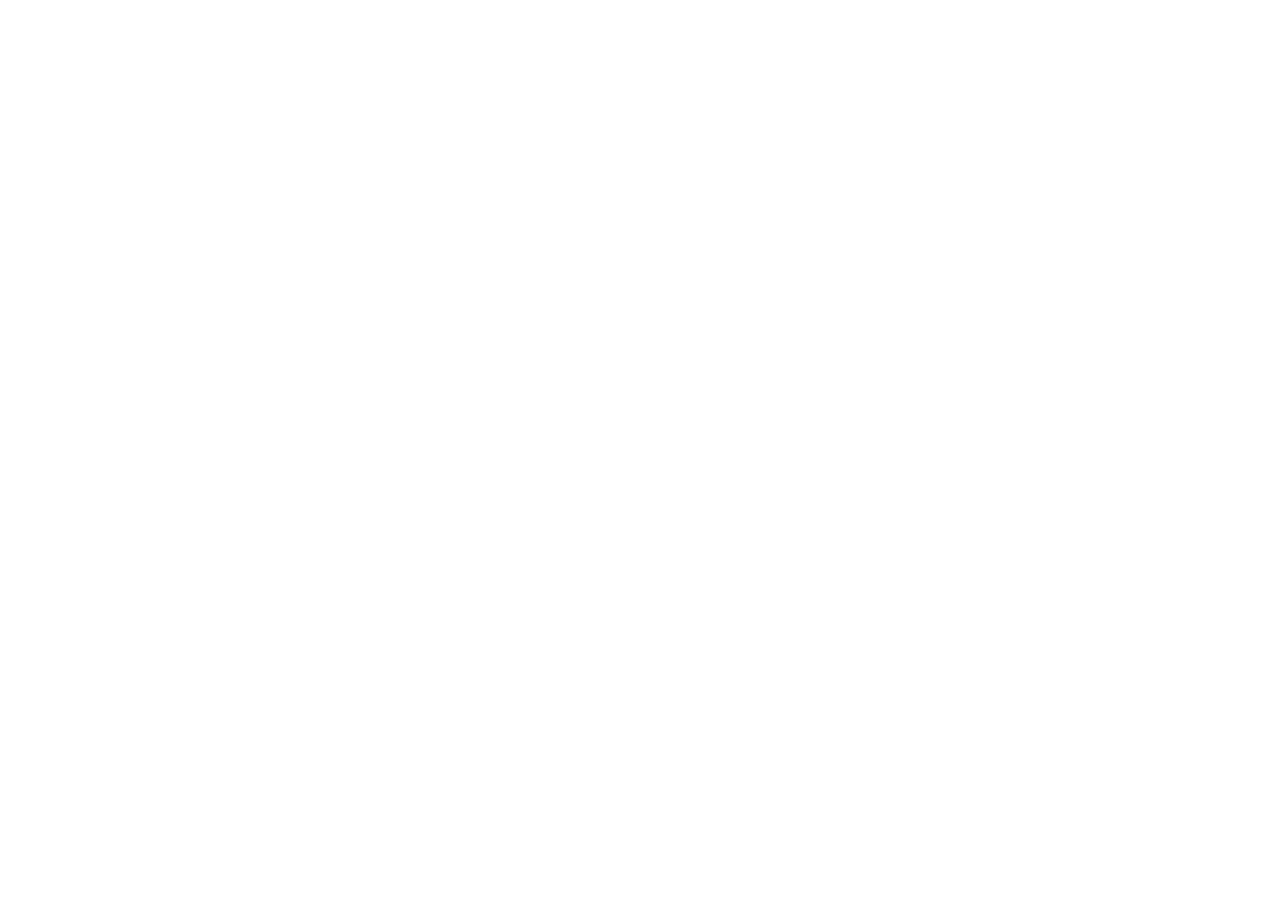
==== snagly-website (1)/index.html @ 05ea4ef3 "Add files via upload" ====
<!doctype html>
<html lang="en">
  <head>
    <meta charset="UTF-8" />
    <meta name="viewport" content="width=device-width, initial-scale=1.0" />
    <title>Snagly — Video Downloader, Clip Trimmer &amp; Private Vault for Chrome</title>
    <meta
      name="description"
      content="Snagly (snagly.video) is a local-first Chrome extension for capturing standard HLS, DASH, and MP4 streams, trimming video segments, batch queueing, and storing media in a PIN-locked Private Vault."
    />
    <link rel="canonical" href="https://snagly.video/" />

    <!-- OpenGraph -->
    <meta property="og:type" content="website" />
    <meta property="og:site_name" content="Snagly" />
    <meta property="og:url" content="https://snagly.video/" />
    <meta property="og:title" content="Snagly — Video Downloader, Clip Trimmer & Private Vault" />
    <meta
      property="og:description"
      content="Save, trim, and organize standard web video streams directly in Chrome. Local browser processing, optional FFmpeg companion, and PIN-locked Private Vault."
    />

    <!-- Twitter Card -->
    <meta name="twitter:card" content="summary_large_image" />
    <meta name="twitter:title" content="Snagly — Video Downloader, Clip Trimmer & Private Vault" />
    <meta
      name="twitter:description"
      content="Chrome extension for standard HLS/DASH/MP4 capture, lossless segment trimming, bulk downloads, and Private Vault storage."
    />

    <!-- Typography: Plus Jakarta Sans (Display), DM Sans (Body), JetBrains Mono (Specs/Codes) -->
    <link rel="preconnect" href="https://fonts.googleapis.com" />
    <link rel="preconnect" href="https://fonts.gstatic.com" crossorigin />
    <link
      href="https://fonts.googleapis.com/css2?family=DM+Sans:ital,opsz,wght@0,9..40,400..700;1,9..40,400..700&family=JetBrains+Mono:wght@400;500;600&family=Plus+Jakarta+Sans:wght@500;600;700;800&display=swap"
      rel="stylesheet"
    />

    <!-- Structured Data (Schema.org SoftwareApplication) -->
    <script type="application/ld+json">
      {
        "@context": "https://schema.org",
        "@type": "SoftwareApplication",
        "name": "Snagly Video Downloader: Trim, Bulk & Private Vault",
        "applicationCategory": "BrowserApplication",
        "operatingSystem": "Windows, macOS, Linux, ChromeOS",
        "softwareVersion": "1.5.0",
        "url": "https://snagly.video",
        "description": "Client-side Chrome browser extension for capturing non-DRM HLS, MPEG-DASH, and MP4 streams, trimming video segments, bulk downloading, and local Private Vault storage.",
        "offers": [
          {
            "@type": "Offer",
            "name": "Snagly Free",
            "price": "0",
            "priceCurrency": "USD"
          },
          {
            "@type": "Offer",
            "name": "Snagly Pro Monthly",
            "price": "4.99",
            "priceCurrency": "USD"
          },
          {
            "@type": "Offer",
            "name": "Snagly Pro Yearly",
            "price": "44.99",
            "priceCurrency": "USD"
          },
          {
            "@type": "Offer",
            "name": "Snagly Pro Lifetime",
            "price": "74.99",
            "priceCurrency": "USD"
          }
        ],
        "publisher": {
          "@type": "Organization",
          "name": "Snagly",
          "url": "https://snagly.video",
          "email": "ramakantandon@gmail.com"
        }
      }
    </script>
  </head>
  <body class="bg-white text-slate-900 antialiased selection:bg-orange-100 selection:text-slate-900">
    <div id="root"></div>
    <script type="module" src="/src/main.tsx"></script>
  </body>
</html>
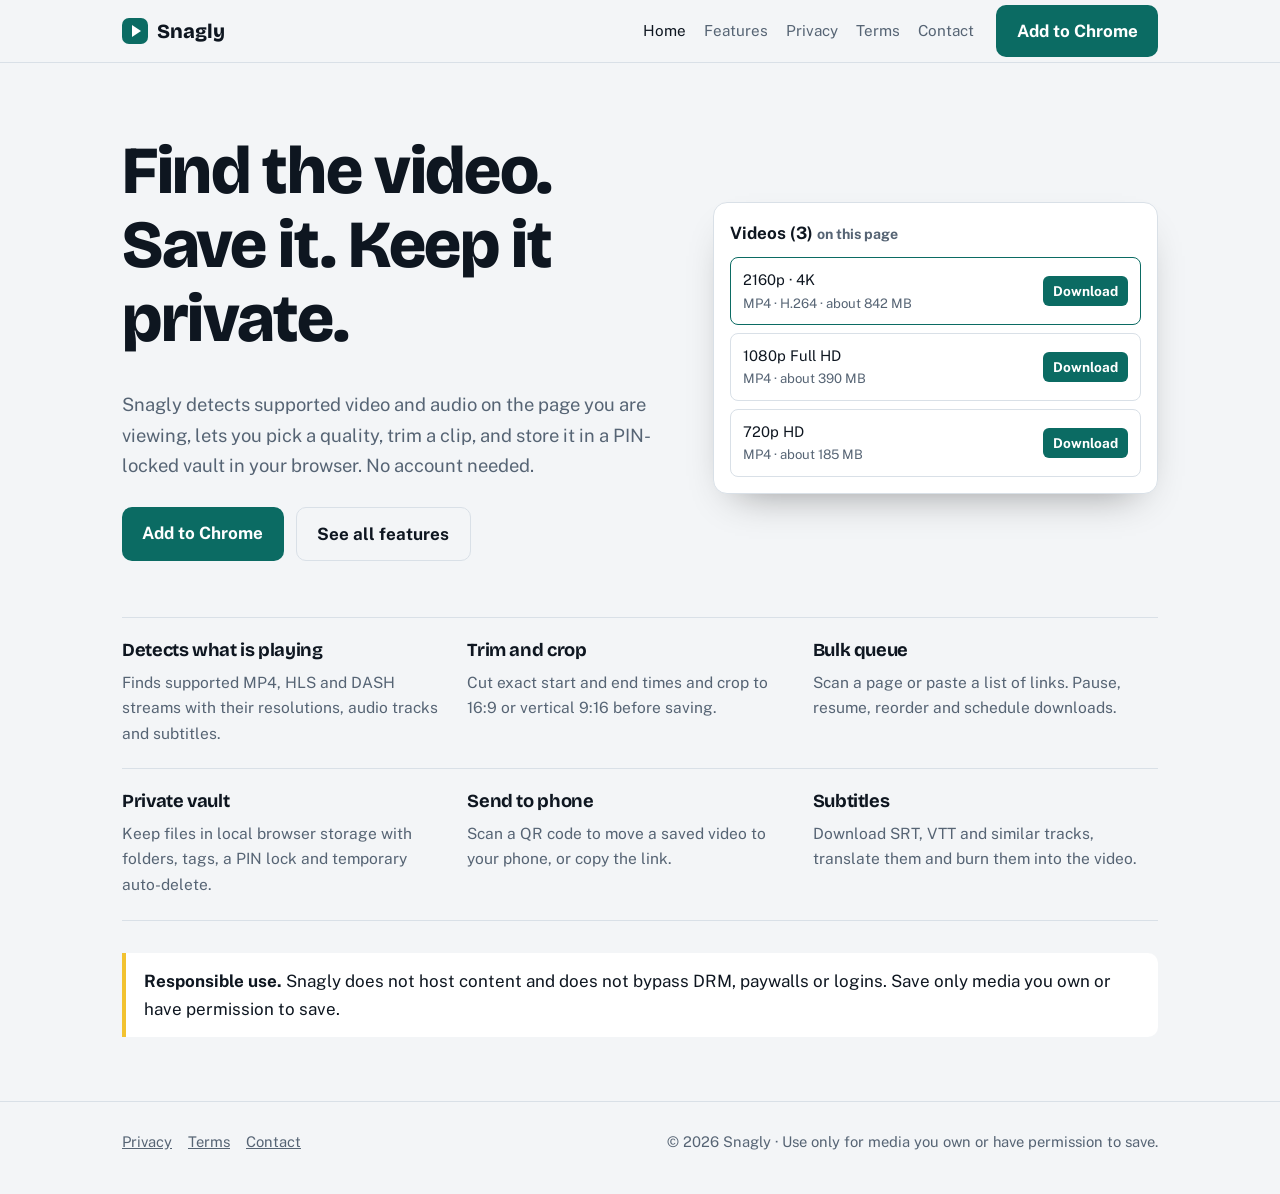
==== commit 3445c245: "Add files via upload" ====
--- a/snagly-website (1)/index.html
+++ b/snagly-website (1)/index.html
@@ -1,89 +1,22 @@
-<!doctype html>
-<html lang="en">
-  <head>
-    <meta charset="UTF-8" />
-    <meta name="viewport" content="width=device-width, initial-scale=1.0" />
-    <title>Snagly — Video Downloader, Clip Trimmer &amp; Private Vault for Chrome</title>
-    <meta
-      name="description"
-      content="Snagly (snagly.video) is a local-first Chrome extension for capturing standard HLS, DASH, and MP4 streams, trimming video segments, batch queueing, and storing media in a PIN-locked Private Vault."
-    />
-    <link rel="canonical" href="https://snagly.video/" />
+<!doctype html><html lang="en"><head><meta charset="utf-8"><meta name="viewport" content="width=device-width,initial-scale=1">
+<title>Snagly Video Downloader – Detect, save and keep videos private</title><meta name="description" content="Chrome extension that detects supported video on web pages and saves, trims and organizes it locally in your browser."><link rel="icon" href="data:image/svg+xml,%3Csvg xmlns='http://www.w3.org/2000/svg' viewBox='0 0 32 32'%3E%3Crect width='32' height='32' rx='8' fill='%230b6b63'/%3E%3Cpath d='M12 9l12 7-12 7z' fill='%23fff'/%3E%3C/svg%3E">
+<link rel="preconnect" href="https://fonts.googleapis.com"><link rel="preconnect" href="https://fonts.gstatic.com" crossorigin>
+<link href="https://fonts.googleapis.com/css2?family=Bricolage+Grotesque:wght@700;800&family=Public+Sans:wght@400;600;700&display=swap" rel="stylesheet"><link rel="stylesheet" href="style.css"></head><body>
+<header><div class="w"><a class="logo" href="index.html"><i></i>Snagly</a><nav><a href="index.html" aria-current="page">Home</a><a href="features.html">Features</a><a href="privacy.html">Privacy</a><a href="terms.html">Terms</a><a href="contact.html">Contact</a></nav><a class="btn" href="https://chromewebstore.google.com/detail/eabjfnlogjgafmbnjiohbodeknohpccj" target="_blank" rel="noopener">Add to Chrome</a></div></header>
 
-    <!-- OpenGraph -->
-    <meta property="og:type" content="website" />
-    <meta property="og:site_name" content="Snagly" />
-    <meta property="og:url" content="https://snagly.video/" />
-    <meta property="og:title" content="Snagly — Video Downloader, Clip Trimmer & Private Vault" />
-    <meta
-      property="og:description"
-      content="Save, trim, and organize standard web video streams directly in Chrome. Local browser processing, optional FFmpeg companion, and PIN-locked Private Vault."
-    />
-
-    <!-- Twitter Card -->
-    <meta name="twitter:card" content="summary_large_image" />
-    <meta name="twitter:title" content="Snagly — Video Downloader, Clip Trimmer & Private Vault" />
-    <meta
-      name="twitter:description"
-      content="Chrome extension for standard HLS/DASH/MP4 capture, lossless segment trimming, bulk downloads, and Private Vault storage."
-    />
-
-    <!-- Typography: Plus Jakarta Sans (Display), DM Sans (Body), JetBrains Mono (Specs/Codes) -->
-    <link rel="preconnect" href="https://fonts.googleapis.com" />
-    <link rel="preconnect" href="https://fonts.gstatic.com" crossorigin />
-    <link
-      href="https://fonts.googleapis.com/css2?family=DM+Sans:ital,opsz,wght@0,9..40,400..700;1,9..40,400..700&family=JetBrains+Mono:wght@400;500;600&family=Plus+Jakarta+Sans:wght@500;600;700;800&display=swap"
-      rel="stylesheet"
-    />
-
-    <!-- Structured Data (Schema.org SoftwareApplication) -->
-    <script type="application/ld+json">
-      {
-        "@context": "https://schema.org",
-        "@type": "SoftwareApplication",
-        "name": "Snagly Video Downloader: Trim, Bulk & Private Vault",
-        "applicationCategory": "BrowserApplication",
-        "operatingSystem": "Windows, macOS, Linux, ChromeOS",
-        "softwareVersion": "1.5.0",
-        "url": "https://snagly.video",
-        "description": "Client-side Chrome browser extension for capturing non-DRM HLS, MPEG-DASH, and MP4 streams, trimming video segments, bulk downloading, and local Private Vault storage.",
-        "offers": [
-          {
-            "@type": "Offer",
-            "name": "Snagly Free",
-            "price": "0",
-            "priceCurrency": "USD"
-          },
-          {
-            "@type": "Offer",
-            "name": "Snagly Pro Monthly",
-            "price": "4.99",
-            "priceCurrency": "USD"
-          },
-          {
-            "@type": "Offer",
-            "name": "Snagly Pro Yearly",
-            "price": "44.99",
-            "priceCurrency": "USD"
-          },
-          {
-            "@type": "Offer",
-            "name": "Snagly Pro Lifetime",
-            "price": "74.99",
-            "priceCurrency": "USD"
-          }
-        ],
-        "publisher": {
-          "@type": "Organization",
-          "name": "Snagly",
-          "url": "https://snagly.video",
-          "email": "ramakantandon@gmail.com"
-        }
-      }
-    </script>
-  </head>
-  <body class="bg-white text-slate-900 antialiased selection:bg-orange-100 selection:text-slate-900">
-    <div id="root"></div>
-    <script type="module" src="/src/main.tsx"></script>
-  </body>
-</html>
+<div class="w"><section class="hero"><div><h1>Find the video. Save it. Keep it private.</h1>
+<p>Snagly detects supported video and audio on the page you are viewing, lets you pick a quality, trim a clip, and store it in a PIN-locked vault in your browser. No account needed.</p>
+<div class="cta"><a class="btn" href="https://chromewebstore.google.com/detail/eabjfnlogjgafmbnjiohbodeknohpccj" target="_blank" rel="noopener">Add to Chrome</a><a class="btn o" href="features.html">See all features</a></div></div>
+<div class="pop" aria-label="Example of the Snagly popup"><b>Videos (3) <small>on this page</small></b>
+<div class="row s"><div>2160p · 4K<em>MP4 · H.264 · about 842 MB</em></div><span>Download</span></div>
+<div class="row"><div>1080p Full HD<em>MP4 · about 390 MB</em></div><span>Download</span></div>
+<div class="row"><div>720p HD<em>MP4 · about 185 MB</em></div><span>Download</span></div></div></section>
+<div class="grid">
+<div><h3>Detects what is playing</h3><p>Finds supported MP4, HLS and DASH streams with their resolutions, audio tracks and subtitles.</p></div>
+<div><h3>Trim and crop</h3><p>Cut exact start and end times and crop to 16:9 or vertical 9:16 before saving.</p></div>
+<div><h3>Bulk queue</h3><p>Scan a page or paste a list of links. Pause, resume, reorder and schedule downloads.</p></div>
+<div><h3>Private vault</h3><p>Keep files in local browser storage with folders, tags, a PIN lock and temporary auto-delete.</p></div>
+<div><h3>Send to phone</h3><p>Scan a QR code to move a saved video to your phone, or copy the link.</p></div>
+<div><h3>Subtitles</h3><p>Download SRT, VTT and similar tracks, translate them and burn them into the video.</p></div></div>
+<div class="note"><b>Responsible use.</b> Snagly does not host content and does not bypass DRM, paywalls or logins. Save only media you own or have permission to save.</div></div>
+<footer><div class="w"><div><a href="privacy.html">Privacy</a><a href="terms.html">Terms</a><a href="contact.html">Contact</a></div><div>© 2026 Snagly · Use only for media you own or have permission to save.</div></div></footer></body></html>
--- a/snagly-website (1)/style.css
+++ b/snagly-website (1)/style.css
@@ -0,0 +1,35 @@
+
+:root{--bg:#f3f5f7;--surf:#fff;--ink:#0e1620;--mute:#566474;--line:#d9e0e7;--acc:#0b6b63;--accink:#fff;--hi:#f2c230;--r:10px}
+@media(prefers-color-scheme:dark){:root{--bg:#0c1319;--surf:#131c24;--ink:#eaf0f5;--mute:#9aabba;--line:#233341;--acc:#3ec9b8;--accink:#06231f;--hi:#f2c230}}
+*{box-sizing:border-box}html{scroll-padding-top:70px}
+body{margin:0;background:var(--bg);color:var(--ink);font:17px/1.65 'Public Sans',system-ui,sans-serif}
+h1,h2,h3{font-family:'Bricolage Grotesque','Public Sans',sans-serif;line-height:1.1;margin:0 0 .5em;letter-spacing:-.02em}
+h1{font-size:clamp(2.4rem,6vw,4.2rem);font-weight:800}h2{font-size:clamp(1.6rem,3vw,2.2rem);font-weight:700;margin-top:2.2em}h3{font-size:1.15rem;font-weight:700;margin-top:1.6em}
+a{color:var(--acc)}p,li{max-width:68ch}
+.w{max-width:1080px;margin:0 auto;padding:0 22px}
+header{position:sticky;top:0;z-index:5;background:var(--bg);border-bottom:1px solid var(--line)}
+header .w{display:flex;align-items:center;gap:22px;height:62px;flex-wrap:wrap}
+.logo{font:800 1.25rem 'Bricolage Grotesque',sans-serif;color:var(--ink);text-decoration:none;display:flex;gap:9px;align-items:center;margin-right:auto}
+.logo i{width:26px;height:26px;border-radius:7px;background:var(--acc);display:grid;place-items:center}
+.logo i:after{content:"";border-left:9px solid var(--accink);border-top:6px solid transparent;border-bottom:6px solid transparent;margin-left:2px}
+nav{display:flex;gap:18px;flex-wrap:wrap}nav a{color:var(--mute);text-decoration:none;font-size:.95rem}nav a[aria-current],nav a:hover{color:var(--ink)}
+.btn{display:inline-block;background:var(--acc);color:var(--accink);padding:.7em 1.2em;border-radius:var(--r);font-weight:700;text-decoration:none}
+.btn.o{background:none;color:var(--ink);border:1.5px solid var(--line)}
+a:focus-visible,.btn:focus-visible{outline:3px solid var(--hi);outline-offset:2px}
+.hero{display:grid;grid-template-columns:1.1fr .9fr;gap:48px;align-items:center;padding:72px 0 56px}
+.hero p{font-size:1.15rem;color:var(--mute)}.cta{display:flex;gap:12px;flex-wrap:wrap;margin-top:26px}
+.pop{background:var(--surf);border:1px solid var(--line);border-radius:14px;padding:16px;box-shadow:0 18px 40px -22px rgba(0,0,0,.45)}
+.pop b{display:block;margin-bottom:10px}.pop small{color:var(--mute)}
+.row{display:flex;justify-content:space-between;align-items:center;gap:10px;border:1px solid var(--line);border-radius:8px;padding:10px 12px;margin-top:8px;font-size:.92rem}
+.row em{font-style:normal;color:var(--mute);font-size:.82rem;display:block}.row span{background:var(--acc);color:var(--accink);border-radius:6px;padding:4px 10px;font-weight:700;font-size:.85rem}
+.row.s{border-color:var(--acc)}
+.grid{display:grid;grid-template-columns:repeat(auto-fit,minmax(260px,1fr));gap:0;border-top:1px solid var(--line)}
+.grid div{padding:22px 22px 22px 0;border-bottom:1px solid var(--line)}.grid h3{margin-top:0}.grid p{margin:0;color:var(--mute);font-size:.97rem}
+.note{border-left:4px solid var(--hi);background:var(--surf);padding:14px 18px;border-radius:0 var(--r) var(--r) 0;margin:32px 0}
+main.doc{padding:48px 22px 40px}main.doc h1{font-size:clamp(2rem,4.5vw,3rem)}main.doc h2{margin-top:1.8em}
+table{border-collapse:collapse;width:100%;font-size:.95rem;margin:14px 0}th,td{border-bottom:1px solid var(--line);padding:10px 12px 10px 0;text-align:left;vertical-align:top}th{color:var(--mute);font-weight:600}
+code{background:var(--surf);border:1px solid var(--line);border-radius:5px;padding:1px 6px;font-size:.9em}
+footer{border-top:1px solid var(--line);margin-top:64px;padding:28px 0 40px;color:var(--mute);font-size:.92rem}
+footer .w{display:flex;gap:24px;justify-content:space-between;flex-wrap:wrap}footer a{color:var(--mute);margin-right:16px}
+@media(max-width:760px){.hero{grid-template-columns:1fr;padding-top:40px}}
+@media(prefers-reduced-motion:no-preference){.pop{animation:up .6s ease both}@keyframes up{from{opacity:0;transform:translateY(14px)}}}
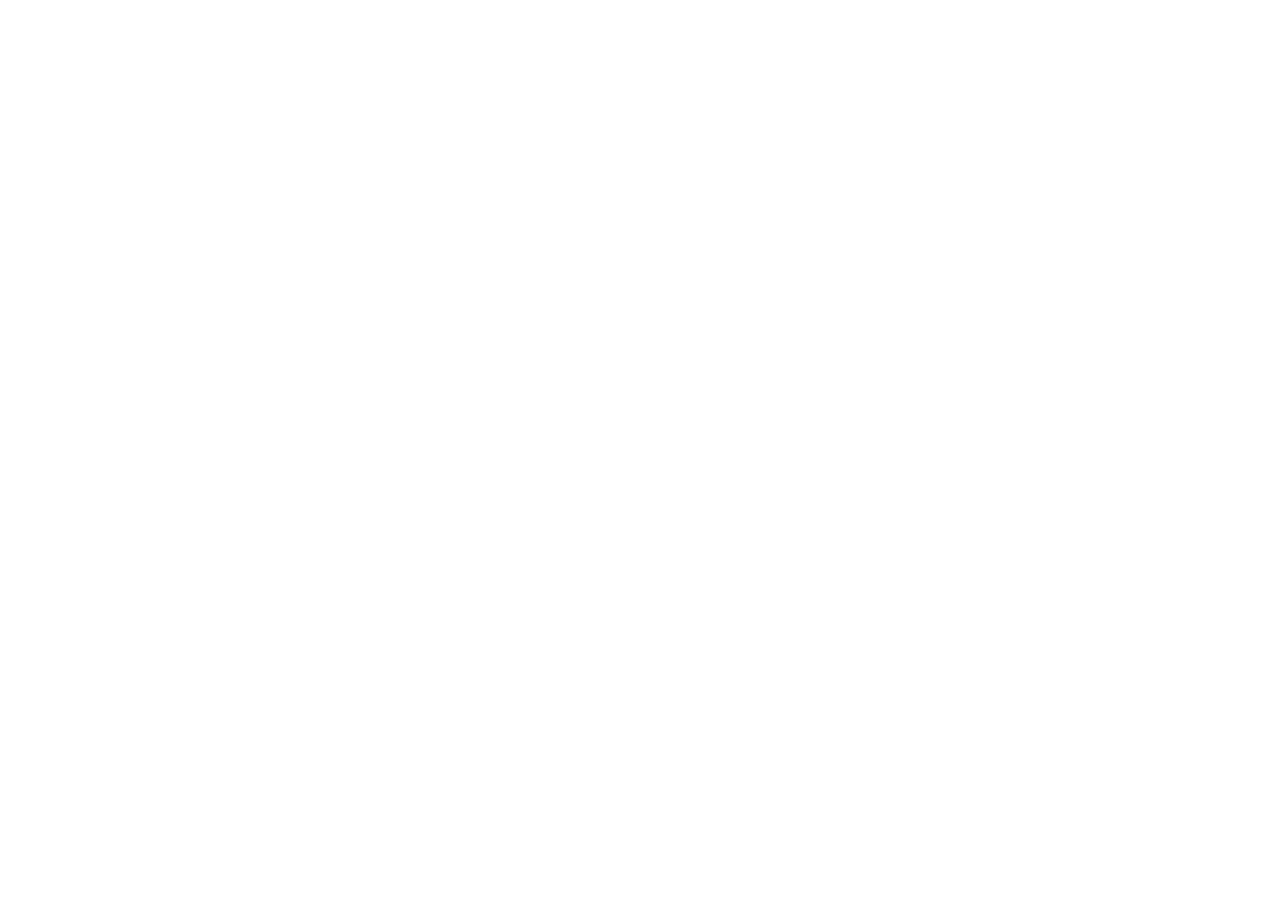
==== commit 3cc26658: "Add files via upload" ====
--- a/snagly-website (1)/index.html
+++ b/snagly-website (1)/index.html
@@ -1,22 +1,69 @@
-<!doctype html><html lang="en"><head><meta charset="utf-8"><meta name="viewport" content="width=device-width,initial-scale=1">
-<title>Snagly Video Downloader – Detect, save and keep videos private</title><meta name="description" content="Chrome extension that detects supported video on web pages and saves, trims and organizes it locally in your browser."><link rel="icon" href="data:image/svg+xml,%3Csvg xmlns='http://www.w3.org/2000/svg' viewBox='0 0 32 32'%3E%3Crect width='32' height='32' rx='8' fill='%230b6b63'/%3E%3Cpath d='M12 9l12 7-12 7z' fill='%23fff'/%3E%3C/svg%3E">
-<link rel="preconnect" href="https://fonts.googleapis.com"><link rel="preconnect" href="https://fonts.gstatic.com" crossorigin>
-<link href="https://fonts.googleapis.com/css2?family=Bricolage+Grotesque:wght@700;800&family=Public+Sans:wght@400;600;700&display=swap" rel="stylesheet"><link rel="stylesheet" href="style.css"></head><body>
-<header><div class="w"><a class="logo" href="index.html"><i></i>Snagly</a><nav><a href="index.html" aria-current="page">Home</a><a href="features.html">Features</a><a href="privacy.html">Privacy</a><a href="terms.html">Terms</a><a href="contact.html">Contact</a></nav><a class="btn" href="https://chromewebstore.google.com/detail/eabjfnlogjgafmbnjiohbodeknohpccj" target="_blank" rel="noopener">Add to Chrome</a></div></header>
+<!doctype html>
+<html lang="en">
+  <head>
+    <meta charset="UTF-8" />
+    <meta name="viewport" content="width=device-width, initial-scale=1.0" />
+    <title>Snagly Video Downloader — Local Chrome Video Tools</title>
+    <meta
+      name="description"
+      content="Snagly (snagly.video) is a local-first Chrome extension for capturing HLS, MPEG-DASH, live streams, and MP4 videos, trimming 16:9/9:16 clips before download, auto-translating subtitles, locking media in a PIN-protected Private Vault, and sending videos straight to your phone via QR."
+    />
+    <link rel="canonical" href="https://snagly.video/" />
 
-<div class="w"><section class="hero"><div><h1>Find the video. Save it. Keep it private.</h1>
-<p>Snagly detects supported video and audio on the page you are viewing, lets you pick a quality, trim a clip, and store it in a PIN-locked vault in your browser. No account needed.</p>
-<div class="cta"><a class="btn" href="https://chromewebstore.google.com/detail/eabjfnlogjgafmbnjiohbodeknohpccj" target="_blank" rel="noopener">Add to Chrome</a><a class="btn o" href="features.html">See all features</a></div></div>
-<div class="pop" aria-label="Example of the Snagly popup"><b>Videos (3) <small>on this page</small></b>
-<div class="row s"><div>2160p · 4K<em>MP4 · H.264 · about 842 MB</em></div><span>Download</span></div>
-<div class="row"><div>1080p Full HD<em>MP4 · about 390 MB</em></div><span>Download</span></div>
-<div class="row"><div>720p HD<em>MP4 · about 185 MB</em></div><span>Download</span></div></div></section>
-<div class="grid">
-<div><h3>Detects what is playing</h3><p>Finds supported MP4, HLS and DASH streams with their resolutions, audio tracks and subtitles.</p></div>
-<div><h3>Trim and crop</h3><p>Cut exact start and end times and crop to 16:9 or vertical 9:16 before saving.</p></div>
-<div><h3>Bulk queue</h3><p>Scan a page or paste a list of links. Pause, resume, reorder and schedule downloads.</p></div>
-<div><h3>Private vault</h3><p>Keep files in local browser storage with folders, tags, a PIN lock and temporary auto-delete.</p></div>
-<div><h3>Send to phone</h3><p>Scan a QR code to move a saved video to your phone, or copy the link.</p></div>
-<div><h3>Subtitles</h3><p>Download SRT, VTT and similar tracks, translate them and burn them into the video.</p></div></div>
-<div class="note"><b>Responsible use.</b> Snagly does not host content and does not bypass DRM, paywalls or logins. Save only media you own or have permission to save.</div></div>
-<footer><div class="w"><div><a href="privacy.html">Privacy</a><a href="terms.html">Terms</a><a href="contact.html">Contact</a></div><div>© 2026 Snagly · Use only for media you own or have permission to save.</div></div></footer></body></html>+    <!-- OpenGraph -->
+    <meta property="og:type" content="website" />
+    <meta property="og:site_name" content="Snagly" />
+    <meta property="og:url" content="https://snagly.video/" />
+    <meta property="og:title" content="Snagly Video Downloader — Local Video Capture, Clip Trimmer & Private Vault" />
+    <meta
+      property="og:description"
+      content="See how Snagly captures HLS/DASH/live streams locally, trims clips before downloading, locks videos in an OPFS PIN Vault, and sends files to your phone over Wi-Fi QR."
+    />
+
+    <!-- Twitter Card -->
+    <meta name="twitter:card" content="summary_large_image" />
+    <meta name="twitter:title" content="Snagly Video Downloader, Trimmer & Private Vault" />
+    <meta
+      name="twitter:description"
+      content="In-browser HLS/DASH muxing, pre-download clip trimming, subtitle burn-in, PIN & Decoy Vault, and Zero-CLI Phone QR transfer."
+    />
+
+    <!-- Typography: Plus Jakarta Sans (Display), DM Sans (Body), JetBrains Mono (Specs/Data) -->
+    <link rel="preconnect" href="https://fonts.googleapis.com" />
+    <link rel="preconnect" href="https://fonts.gstatic.com" crossorigin />
+    <link
+      href="https://fonts.googleapis.com/css2?family=DM+Sans:ital,opsz,wght@0,9..40,400..700;1,9..40,400..700&family=JetBrains+Mono:wght@400;500;600&family=Plus+Jakarta+Sans:wght@500;600;700;800&display=swap"
+      rel="stylesheet"
+    />
+
+    <!-- Structured Data (Schema.org SoftwareApplication) -->
+    <script type="application/ld+json">
+      {
+        "@context": "https://schema.org",
+        "@type": "SoftwareApplication",
+        "name": "Snagly Video Downloader: Trim, Bulk & Private Vault",
+        "applicationCategory": "BrowserApplication",
+        "operatingSystem": "Windows, macOS, Linux, ChromeOS",
+        "softwareVersion": "2.1",
+        "url": "https://snagly.video",
+        "description": "Local-first Chrome browser extension for capturing non-DRM HLS, MPEG-DASH, live streams, and MP4 files, pre-download clip trimming, subtitle translation and burn-in, PIN-protected OPFS Private Vault storage, and QR Send to Phone.",
+        "offers": {
+          "@type": "Offer",
+          "price": "0",
+          "priceCurrency": "USD",
+          "description": "The currently released version is available at no charge. Snagly Pro is not yet available."
+        },
+        "publisher": {
+          "@type": "Organization",
+          "name": "Snagly",
+          "url": "https://snagly.video",
+          "email": "ramakantandon@gmail.com"
+        }
+      }
+    </script>
+  <script src="/_aistudio-iframe.js?v=29045eb3"></script></head>
+  <body class="bg-[#FAFAFA] text-slate-900 antialiased selection:bg-blue-100 selection:text-slate-950">
+    <div id="root"></div>
+    <script type="module" src="/src/main.tsx"></script>
+  </body>
+</html>
